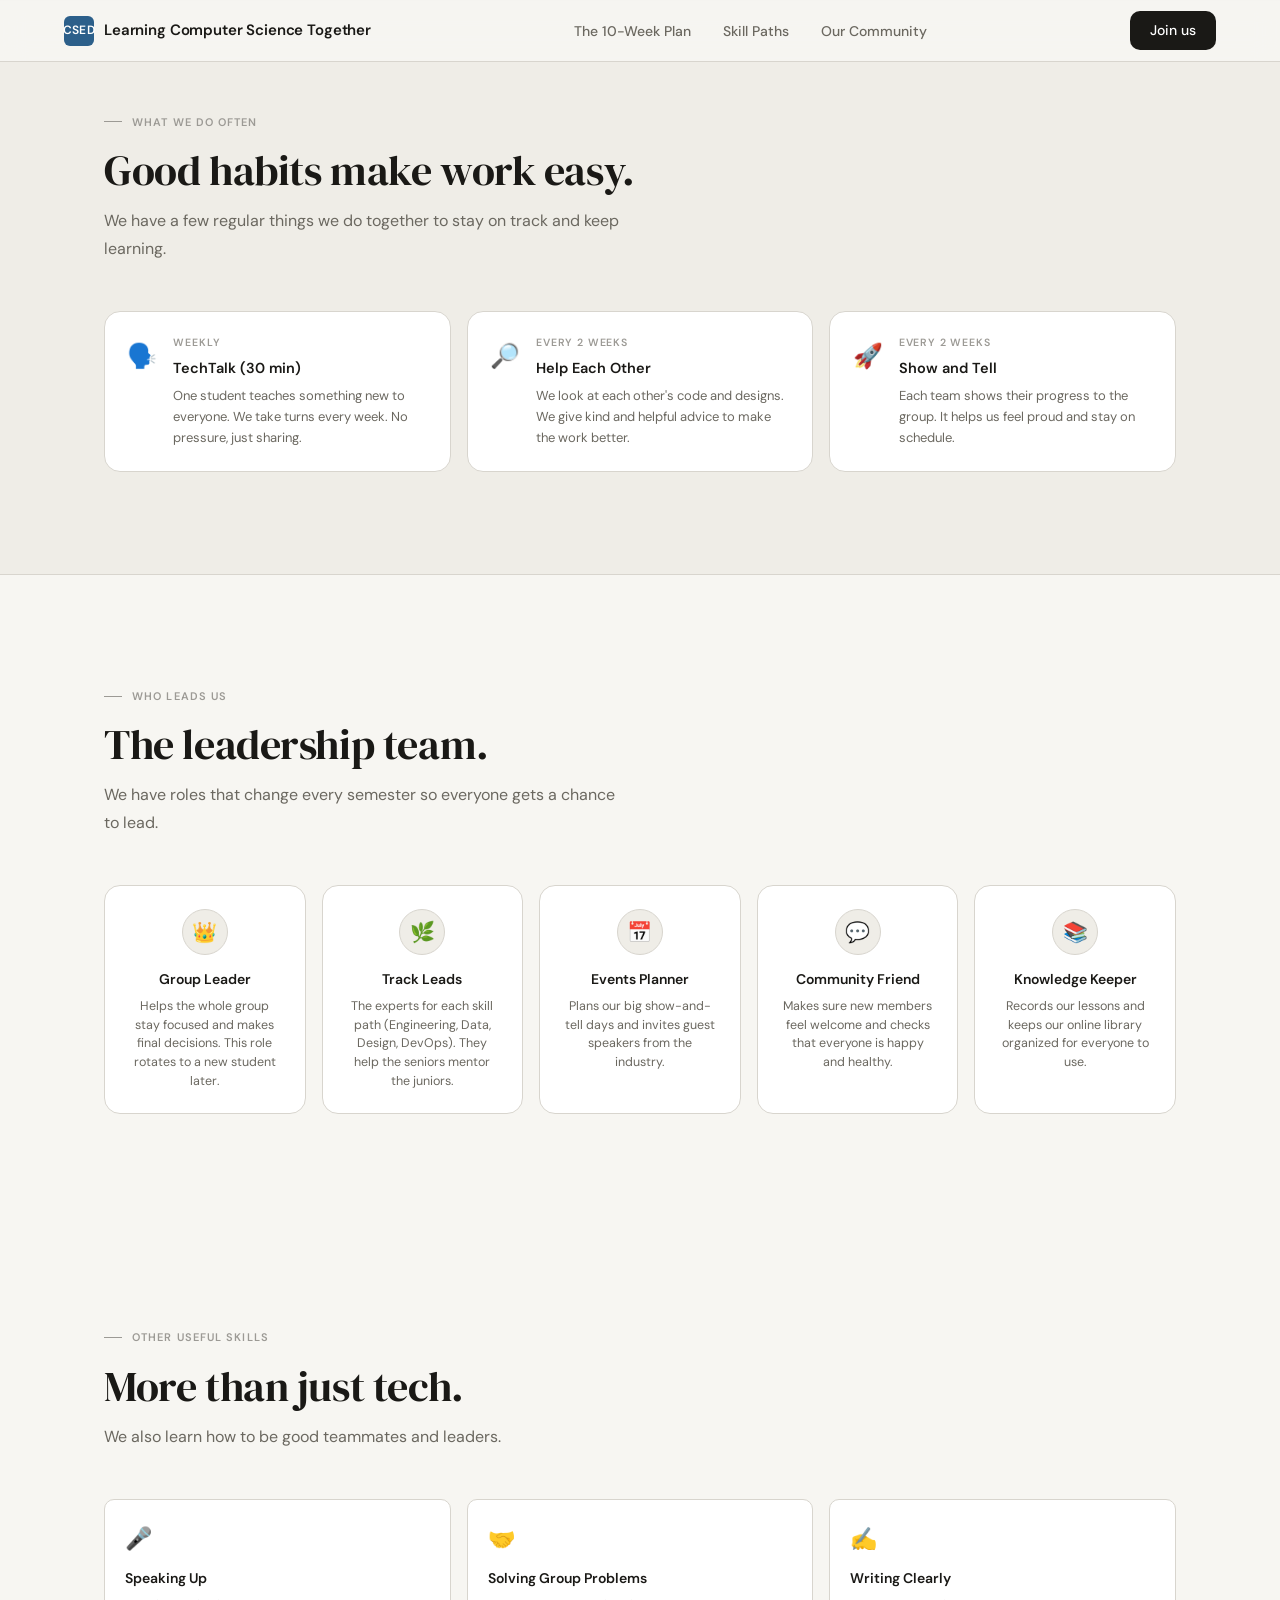
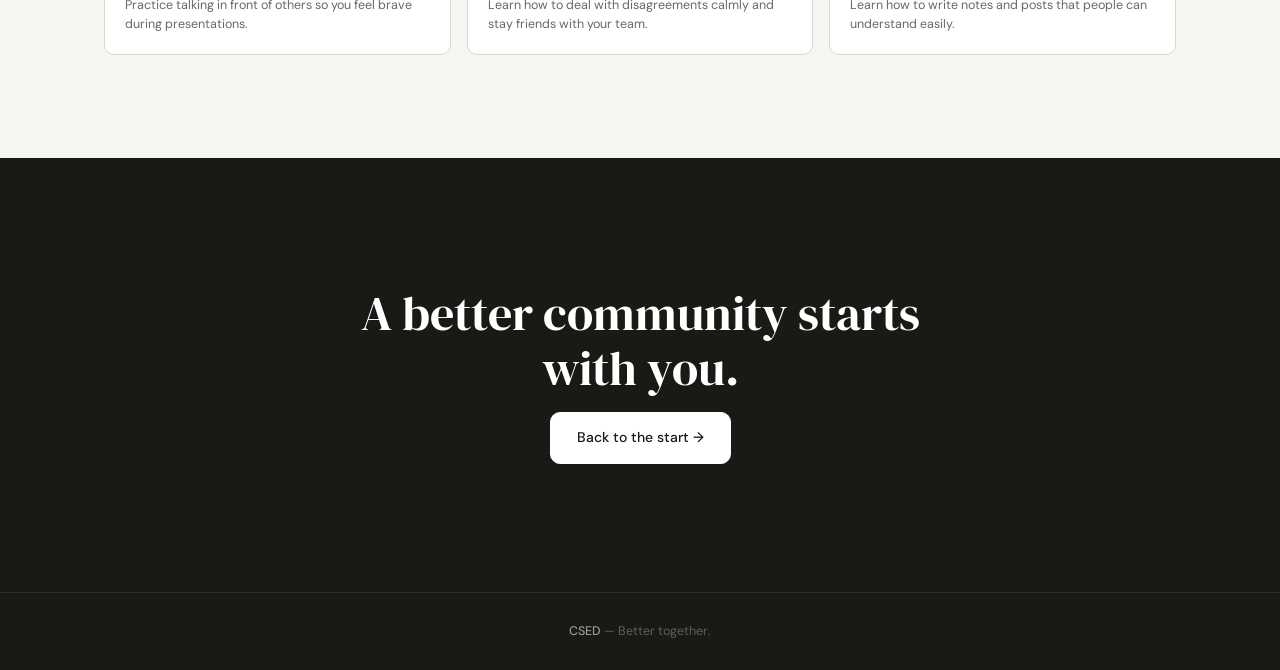
==== community.html @ 927f7e83 "Refactoring the entire structure" ====
<!DOCTYPE html>
<html lang="en">

<head>
  <meta charset="UTF-8" />
  <meta name="viewport" content="width=device-width, initial-scale=1.0" />
  <title>CSED — Our Community</title>
  <link rel="preconnect" href="https://fonts.googleapis.com" />
  <link rel="preconnect" href="https://fonts.gstatic.com" crossorigin />
  <link
    href="https://fonts.googleapis.com/css2?family=DM+Sans:ital,wght@0,300;0,400;0,500;0,600;1,300&family=DM+Serif+Display:ital@0;1&display=swap"
    rel="stylesheet" />
  <link rel="stylesheet" href="style.css" />
</head>

<body>

  <!-- NAV -->
  <nav>
    <a href="index.html" class="nav-logo">
      <div class="nav-logo-mark">CSED</div>
      <span class="nav-logo-text">Learning Computer Science Together</span>
    </a>
    <ul class="nav-links">
      <li><a href="program.html">The 10-Week Plan</a></li>
      <li><a href="tracks.html">Skill Paths</a></li>
      <li><a href="community.html" style="color: var(--ink);">Our Community</a></li>
    </ul>
    <a href="#cta" class="nav-cta">Join us</a>
    <div class="nav-hamburger" id="hamburger" onclick="toggleMenu()">
      <span></span><span></span><span></span>
    </div>
  </nav>

  <!-- MOBILE MENU -->
  <div class="mobile-menu" id="mobileMenu">
    <a href="program.html" onclick="toggleMenu()">The 10-Week Plan</a>
    <a href="tracks.html" onclick="toggleMenu()">Skill Paths</a>
    <a href="community.html" onclick="toggleMenu()">Our Community</a>
    <a href="#cta" onclick="toggleMenu()">Join us</a>
  </div>

  <!-- RITUALS -->
  <div class="rituals-bg">
    <section id="rituals">
      <div class="reveal">
        <div class="section-label">What we do often</div>
        <h2 class="section-title">Good habits make work easy.</h2>
        <p class="section-desc">We have a few regular things we do together to stay on track and keep learning.</p>
      </div>
      <div class="rituals-grid reveal">
        <div class="ritual-card">
          <div class="ritual-icon">🗣️</div>
          <div>
            <div class="ritual-freq">Weekly</div>
            <div class="ritual-name">TechTalk (30 min)</div>
            <p class="ritual-desc">One student teaches something new to everyone. We take turns every week. No pressure, just sharing.</p>
          </div>
        </div>
        <div class="ritual-card">
          <div class="ritual-icon">🔎</div>
          <div>
            <div class="ritual-freq">Every 2 Weeks</div>
            <div class="ritual-name">Help Each Other</div>
            <p class="ritual-desc">We look at each other's code and designs. We give kind and helpful advice to make the work better.</p>
          </div>
        </div>
        <div class="ritual-card">
          <div class="ritual-icon">🚀</div>
          <div>
            <div class="ritual-freq">Every 2 Weeks</div>
            <div class="ritual-name">Show and Tell</div>
            <p class="ritual-desc">Each team shows their progress to the group. It helps us feel proud and stay on schedule.</p>
          </div>
        </div>
      </div>
    </section>
  </div>

  <!-- LEADERSHIP -->
  <section id="leadership">
    <div class="reveal">
      <div class="section-label">Who leads us</div>
      <h2 class="section-title">The leadership team.</h2>
      <p class="section-desc">We have roles that change every semester so everyone gets a chance to lead.</p>
    </div>
    <div class="roles-grid reveal">
      <div class="role-card">
        <div class="role-avatar">👑</div>
        <div class="role-name">Group Leader</div>
        <p class="role-desc">Helps the whole group stay focused and makes final decisions. This role rotates to a new student later.</p>
      </div>
      <div class="role-card">
        <div class="role-avatar">🌿</div>
        <div class="role-name">Track Leads</div>
        <p class="role-desc">The experts for each skill path (Engineering, Data, Design, DevOps). They help the seniors mentor the juniors.</p>
      </div>
      <div class="role-card">
        <div class="role-avatar">📅</div>
        <div class="role-name">Events Planner</div>
        <p class="role-desc">Plans our big show-and-tell days and invites guest speakers from the industry.</p>
      </div>
      <div class="role-card">
        <div class="role-avatar">💬</div>
        <div class="role-name">Community Friend</div>
        <p class="role-desc">Makes sure new members feel welcome and checks that everyone is happy and healthy.</p>
      </div>
      <div class="role-card">
        <div class="role-avatar">📚</div>
        <div class="role-name">Knowledge Keeper</div>
        <p class="role-desc">Records our lessons and keeps our online library organized for everyone to use.</p>
      </div>
    </div>
  </section>

  <!-- SOFT SKILLS -->
  <section id="skills">
    <div class="reveal">
      <div class="section-label">Other useful skills</div>
      <h2 class="section-title">More than just tech.</h2>
      <p class="section-desc">We also learn how to be good teammates and leaders.</p>
    </div>
    <div class="soft-grid reveal">
      <div class="soft-card">
        <div class="soft-icon">🎤</div>
        <div class="soft-name">Speaking Up</div>
        <p class="soft-desc">Practice talking in front of others so you feel brave during presentations.</p>
      </div>
      <div class="soft-card">
        <div class="soft-icon">🤝</div>
        <div class="soft-name">Solving Group Problems</div>
        <p class="soft-desc">Learn how to deal with disagreements calmly and stay friends with your team.</p>
      </div>
      <div class="soft-card">
        <div class="soft-icon">✍️</div>
        <div class="soft-name">Writing Clearly</div>
        <p class="soft-desc">Learn how to write notes and posts that people can understand easily.</p>
      </div>
    </div>
  </section>

  <!-- CTA -->
  <div class="cta-section" id="cta">
    <div class="cta-inner reveal">
      <h2>A better community starts with you.</h2>
      <a href="index.html" class="btn-primary-inv">Back to the start →</a>
    </div>
  </div>

  <footer>
    <strong>CSED</strong> — Better together.
  </footer>

  <script src="script.js"></script>
</body>

</html>
---- style.css ----
:root {
  --bg: #F7F6F2;
  --bg-2: #EFEDE7;
  --bg-3: #E8E5DE;
  --surface: #FFFFFF;
  --ink: #1A1916;
  --ink-2: #3D3B36;
  --ink-3: #6B6860;
  --ink-4: #9C9A95;
  --rule: #D8D5CE;
  --accent: #2C5F8A;
  --accent-2: #1D4268;
  --accent-bg: rgba(44, 95, 138, 0.07);
  --accent-bd: rgba(44, 95, 138, 0.2);
  --warm: #7A5230;
  --warm-bg: rgba(122, 82, 48, 0.07);
  --sage: #3B6156;
  --sage-bg: rgba(59, 97, 86, 0.07);
  --rust: #8A3B2C;
  --rust-bg: rgba(138, 59, 44, 0.07);
  --radius: 10px;
  --radius-lg: 16px;
}

*,
*::before,
*::after {
  box-sizing: border-box;
  margin: 0;
  padding: 0;
}

html {
  scroll-behavior: smooth;
}

body {
  background: var(--bg);
  color: var(--ink);
  font-family: 'DM Sans', sans-serif;
  font-size: 16px;
  line-height: 1.7;
  -webkit-font-smoothing: antialiased;
  overflow-x: hidden;
}

h1,
h2,
h3,
h4 {
  font-family: 'DM Serif Display', serif;
  font-weight: 400;
  line-height: 1.15;
}

/* NAV */
nav {
  position: fixed;
  top: 0;
  left: 0;
  right: 0;
  z-index: 100;
  background: rgba(247, 246, 242, 0.92);
  backdrop-filter: blur(12px);
  -webkit-backdrop-filter: blur(12px);
  border-bottom: 1px solid var(--rule);
  padding: 0 clamp(1.5rem, 5vw, 4rem);
  height: 62px;
  display: flex;
  align-items: center;
  justify-content: space-between;
}

.nav-logo {
  display: flex;
  align-items: center;
  gap: 10px;
  text-decoration: none;
}

.nav-logo-mark {
  width: 30px;
  height: 30px;
  background: var(--accent);
  border-radius: 6px;
  display: flex;
  align-items: center;
  justify-content: center;
  font-family: 'DM Sans', sans-serif;
  font-size: 12px;
  font-weight: 600;
  color: #fff;
  letter-spacing: 0.02em;
}

.nav-logo-text {
  font-family: 'DM Sans', sans-serif;
  font-size: 15px;
  font-weight: 600;
  color: var(--ink);
  letter-spacing: -0.01em;
}

.nav-links {
  display: flex;
  gap: 2rem;
  list-style: none;
}

.nav-links a {
  color: var(--ink-3);
  text-decoration: none;
  font-size: 14px;
  font-weight: 500;
  transition: color 0.15s;
}

.nav-links a:hover {
  color: var(--ink);
}

.nav-cta {
  background: var(--ink);
  color: #fff;
  padding: 8px 20px;
  border-radius: var(--radius);
  font-size: 14px;
  font-weight: 500;
  text-decoration: none;
  transition: background 0.15s;
}

.nav-cta:hover {
  background: var(--accent);
}

.nav-hamburger {
  display: none;
  flex-direction: column;
  gap: 5px;
  cursor: pointer;
  padding: 4px;
}

.nav-hamburger span {
  display: block;
  width: 22px;
  height: 1.5px;
  background: var(--ink-3);
  border-radius: 2px;
  transition: all 0.2s;
}

.mobile-menu {
  display: none;
  position: fixed;
  inset: 62px 0 0;
  background: var(--bg);
  z-index: 99;
  padding: 2rem clamp(1.5rem, 5vw, 4rem);
  flex-direction: column;
  gap: 0;
  border-top: 1px solid var(--rule);
}

.mobile-menu.open {
  display: flex;
}

.mobile-menu a {
  color: var(--ink);
  text-decoration: none;
  font-size: 1.15rem;
  font-weight: 500;
  border-bottom: 1px solid var(--rule);
  padding: 1.1rem 0;
}

/* HERO */
.hero {
  min-height: 100svh;
  display: flex;
  align-items: center;
  justify-content: center;
  padding: 120px clamp(1.5rem, 5vw, 4rem) 80px;
  border-bottom: 1px solid var(--rule);
  position: relative;
}

.hero-inner {
  max-width: 800px;
  text-align: center;
}

.hero-eyebrow {
  display: inline-flex;
  align-items: center;
  gap: 8px;
  border: 1px solid var(--rule);
  border-radius: 100px;
  padding: 5px 16px;
  font-size: 12px;
  font-weight: 500;
  color: var(--ink-3);
  margin-bottom: 2rem;
  letter-spacing: 0.04em;
  text-transform: uppercase;
  background: var(--surface);
}

.hero-eyebrow-dot {
  width: 5px;
  height: 5px;
  border-radius: 50%;
  background: var(--accent);
  animation: blink 2.4s ease-in-out infinite;
}

@keyframes blink {
  0%,
  100% {
    opacity: 1
  }

  50% {
    opacity: 0.3
  }
}

.hero h1 {
  font-size: clamp(2.8rem, 7vw, 5.2rem);
  letter-spacing: -0.01em;
  margin-bottom: 1.5rem;
  color: var(--ink);
  line-height: 1.08;
}

.hero h1 em {
  font-style: italic;
  color: var(--accent);
}

.hero-sub {
  font-size: clamp(1rem, 2vw, 1.15rem);
  color: var(--ink-3);
  max-width: 580px;
  margin: 0 auto 2.5rem;
  font-weight: 300;
  line-height: 1.8;
}

.hero-actions {
  display: flex;
  gap: 12px;
  justify-content: center;
  flex-wrap: wrap;
}

.btn-primary {
  background: var(--ink);
  color: #fff;
  padding: 13px 26px;
  border-radius: var(--radius);
  font-size: 14px;
  font-weight: 500;
  text-decoration: none;
  border: 1px solid var(--ink);
  cursor: pointer;
  transition: all 0.15s;
  display: inline-flex;
  align-items: center;
  gap: 6px;
}

.btn-primary:hover {
  background: var(--accent);
  border-color: var(--accent);
}

.btn-secondary {
  background: transparent;
  color: var(--ink);
  padding: 13px 26px;
  border-radius: var(--radius);
  font-size: 14px;
  font-weight: 500;
  text-decoration: none;
  border: 1px solid var(--rule);
  cursor: pointer;
  transition: all 0.15s;
}

.btn-secondary:hover {
  border-color: var(--ink-3);
  background: var(--bg-2);
}

.hero-stats {
  display: flex;
  justify-content: center;
  gap: clamp(1.5rem, 4vw, 3.5rem);
  margin-top: 4rem;
  flex-wrap: wrap;
  padding-top: 3rem;
  border-top: 1px solid var(--rule);
}

.hero-stat .num {
  font-family: 'DM Serif Display', serif;
  font-size: clamp(1.8rem, 4vw, 2.6rem);
  color: var(--ink);
  line-height: 1;
}

.hero-stat .lbl {
  font-size: 12px;
  color: var(--ink-4);
  margin-top: 4px;
  letter-spacing: 0.01em;
}

.stat-divider {
  width: 1px;
  background: var(--rule);
  align-self: stretch;
}

/* METRICS */
.metrics-strip {
  background: var(--ink);
  border-bottom: 1px solid rgba(255, 255, 255, 0.08);
}

.metrics-inner {
  max-width: 1200px;
  margin: 0 auto;
  padding: 3rem clamp(1.5rem, 5vw, 4rem);
  display: grid;
  grid-template-columns: repeat(auto-fit, minmax(160px, 1fr));
  gap: 2rem;
  text-align: center;
}

.metric-num {
  font-family: 'DM Serif Display', serif;
  font-size: clamp(2rem, 4vw, 2.8rem);
  color: #fff;
  line-height: 1;
  margin-bottom: 6px;
}

.metric-lbl {
  font-size: 13px;
  color: rgba(255, 255, 255, 0.5);
}

/* SECTION */
section {
  position: relative;
  padding: clamp(4rem, 8vw, 6.5rem) clamp(1.5rem, 5vw, 4rem);
  max-width: 1200px;
  margin: 0 auto;
}

.section-label {
  display: inline-flex;
  align-items: center;
  gap: 10px;
  font-size: 11px;
  font-weight: 600;
  letter-spacing: 0.1em;
  text-transform: uppercase;
  color: var(--ink-4);
  margin-bottom: 1rem;
}

.section-label::before {
  content: '';
  display: block;
  width: 18px;
  height: 1px;
  background: var(--ink-4);
}

.section-title {
  font-size: clamp(1.8rem, 4vw, 2.6rem);
  color: var(--ink);
  margin-bottom: 0.75rem;
  letter-spacing: -0.01em;
}

.section-desc {
  font-size: 1rem;
  color: var(--ink-3);
  max-width: 520px;
  line-height: 1.75;
}

/* PHASES */
.phases-header {
  display: flex;
  align-items: flex-end;
  justify-content: space-between;
  flex-wrap: wrap;
  gap: 1.5rem;
  margin-bottom: 3.5rem;
}

.phase-tabs {
  display: flex;
  gap: 6px;
  flex-wrap: wrap;
}

.phase-tab {
  padding: 7px 16px;
  border-radius: 100px;
  border: 1px solid var(--rule);
  background: transparent;
  color: var(--ink-3);
  font-family: 'DM Sans', sans-serif;
  font-size: 13px;
  font-weight: 500;
  cursor: pointer;
  transition: all 0.15s;
}

.phase-tab:hover {
  border-color: var(--ink-3);
  color: var(--ink);
}

.phase-tab.active {
  background: var(--ink);
  border-color: var(--ink);
  color: #fff;
}

.timeline {
  position: relative;
}

.timeline-spine {
  position: absolute;
  left: 26px;
  top: 28px;
  bottom: 28px;
  width: 1px;
  background: var(--rule);
}

.timeline-spine-fill {
  position: absolute;
  top: 0;
  left: 0;
  width: 100%;
  background: var(--accent);
  border-radius: 1px;
  transition: height 0.5s ease;
}

.phase-block {
  display: grid;
  grid-template-columns: 54px 1fr;
  gap: 0 1.75rem;
  margin-bottom: 2.5rem;
  opacity: 0.35;
  transition: opacity 0.3s;
}

.phase-block.active {
  opacity: 1;
}

.phase-node {
  display: flex;
  flex-direction: column;
  align-items: center;
  padding-top: 2px;
}

.phase-dot {
  width: 52px;
  height: 52px;
  border-radius: 50%;
  background: var(--bg-2);
  border: 1px solid var(--rule);
  display: flex;
  align-items: center;
  justify-content: center;
  font-family: 'DM Serif Display', serif;
  font-size: 16px;
  color: var(--ink-4);
  flex-shrink: 0;
  transition: all 0.3s;
  position: relative;
  z-index: 2;
}

.phase-block.active .phase-dot {
  background: var(--accent);
  border-color: var(--accent);
  color: #fff;
}

.phase-content {
  background: var(--surface);
  border: 1px solid var(--rule);
  border-radius: var(--radius-lg);
  padding: 2rem;
  transition: border-color 0.2s;
}

.phase-block.active .phase-content {
  border-color: var(--accent-bd);
}

.phase-meta {
  display: flex;
  align-items: center;
  gap: 10px;
  margin-bottom: 0.85rem;
  flex-wrap: wrap;
}

.phase-week-badge {
  font-size: 11px;
  font-weight: 600;
  padding: 3px 10px;
  border-radius: 100px;
  background: var(--accent-bg);
  color: var(--accent);
  border: 1px solid var(--accent-bd);
  letter-spacing: 0.02em;
}

.phase-sprint-badge {
  font-size: 11px;
  font-weight: 500;
  padding: 3px 10px;
  border-radius: 100px;
  background: var(--bg-2);
  color: var(--ink-4);
  border: 1px solid var(--rule);
  letter-spacing: 0.02em;
}

.phase-theme {
  font-size: 12px;
  color: var(--ink-4);
  font-style: italic;
}

.phase-name {
  font-family: 'DM Serif Display', serif;
  font-size: clamp(1.3rem, 3vw, 1.65rem);
  color: var(--ink);
  margin-bottom: 0.3rem;
}

.phase-tagline {
  font-size: 0.9rem;
  color: var(--ink-3);
  margin-bottom: 1.25rem;
  font-style: italic;
}

.pillars-grid {
  display: grid;
  grid-template-columns: repeat(auto-fit, minmax(210px, 1fr));
  gap: 1rem;
}

.pillar {
  background: var(--bg);
  border: 1px solid var(--rule);
  border-radius: var(--radius);
  padding: 1.15rem;
  transition: border-color 0.15s;
}

.pillar:hover {
  border-color: var(--ink-4);
}

.pillar-header {
  display: flex;
  align-items: center;
  gap: 9px;
  margin-bottom: 0.85rem;
}

.pillar-icon {
  width: 32px;
  height: 32px;
  border-radius: 8px;
  display: flex;
  align-items: center;
  justify-content: center;
  font-size: 15px;
  flex-shrink: 0;
}

.pillar-title {
  font-family: 'DM Sans', sans-serif;
  font-size: 13.5px;
  font-weight: 600;
  color: var(--ink);
}

.pillar-list {
  list-style: none;
  display: flex;
  flex-direction: column;
  gap: 5px;
}

.pillar-list li {
  font-size: 12.5px;
  color: var(--ink-3);
  padding-left: 14px;
  position: relative;
  line-height: 1.5;
}

.pillar-list li::before {
  content: '–';
  position: absolute;
  left: 0;
  color: var(--ink-4);
}

/* CROSS-TRACK COLLAB NOTE */
.collab-note {
  margin-top: 1.25rem;
  padding: 0.85rem 1rem;
  background: var(--accent-bg);
  border: 1px solid var(--accent-bd);
  border-radius: var(--radius);
  font-size: 13px;
  color: var(--ink-2);
  display: flex;
  gap: 10px;
  align-items: flex-start;
}

.collab-note-icon {
  flex-shrink: 0;
  font-size: 14px;
  margin-top: 1px;
}

.track-badges {
  display: flex;
  gap: 6px;
  flex-wrap: wrap;
  margin-top: 10px;
}

.track-badge {
  font-size: 11px;
  font-weight: 500;
  padding: 3px 9px;
  border-radius: 100px;
  border: 1px solid;
}

.tb-eng {
  background: rgba(44, 95, 138, 0.07);
  border-color: rgba(44, 95, 138, 0.25);
  color: var(--accent-2);
}

.tb-data {
  background: var(--warm-bg);
  border-color: rgba(122, 82, 48, 0.25);
  color: var(--warm);
}

.tb-design {
  background: var(--sage-bg);
  border-color: rgba(59, 97, 86, 0.25);
  color: var(--sage);
}

.tb-devops {
  background: var(--rust-bg);
  border-color: rgba(138, 59, 44, 0.25);
  color: var(--rust);
}

/* TRACKS */
.tracks-bg {
  background: var(--bg-2);
  border-top: 1px solid var(--rule);
  border-bottom: 1px solid var(--rule);
}

.tracks-grid {
  display: grid;
  grid-template-columns: repeat(auto-fit, minmax(240px, 1fr));
  gap: 1.1rem;
  margin-top: 3rem;
}

.track-card {
  background: var(--surface);
  border: 1px solid var(--rule);
  border-radius: var(--radius-lg);
  padding: 1.6rem;
  transition: transform 0.2s, border-color 0.2s;
  position: relative;
  overflow: hidden;
}

.track-card::before {
  content: '';
  position: absolute;
  top: 0;
  left: 0;
  right: 0;
  height: 3px;
  border-radius: var(--radius-lg) var(--radius-lg) 0 0;
}

.track-card:hover {
  transform: translateY(-2px);
  border-color: var(--ink-4);
}

.tc-blue::before {
  background: var(--accent);
}

.tc-warm::before {
  background: var(--warm);
}

.tc-sage::before {
  background: var(--sage);
}

.tc-rust::before {
  background: var(--rust);
}

.track-icon-wrap {
  width: 44px;
  height: 44px;
  border-radius: 10px;
  display: flex;
  align-items: center;
  justify-content: center;
  font-size: 20px;
  margin-bottom: 1.1rem;
}

.tc-blue .track-icon-wrap {
  background: var(--accent-bg);
}

.tc-warm .track-icon-wrap {
  background: var(--warm-bg);
}

.tc-sage .track-icon-wrap {
  background: var(--sage-bg);
}

.tc-rust .track-icon-wrap {
  background: var(--rust-bg);
}

.track-name {
  font-family: 'DM Serif Display', serif;
  font-size: 18px;
  color: var(--ink);
  margin-bottom: 0.45rem;
}

.track-desc {
  font-size: 13.5px;
  color: var(--ink-3);
  line-height: 1.65;
  margin-bottom: 1.1rem;
}

.track-tags {
  display: flex;
  flex-wrap: wrap;
  gap: 5px;
}

.track-tag {
  font-size: 11px;
  font-weight: 500;
  padding: 3px 9px;
  border-radius: 100px;
  border: 1px solid var(--rule);
  color: var(--ink-4);
  background: var(--bg);
}

/* SOFT SKILLS */
.soft-grid {
  display: grid;
  grid-template-columns: repeat(auto-fit, minmax(200px, 1fr));
  gap: 1rem;
  margin-top: 3rem;
}

.soft-card {
  border: 1px solid var(--rule);
  border-radius: var(--radius);
  padding: 1.25rem;
  background: var(--surface);
  transition: border-color 0.15s;
}

.soft-card:hover {
  border-color: var(--ink-4);
}

.soft-icon {
  font-size: 22px;
  margin-bottom: 10px;
}

.soft-name {
  font-family: 'DM Sans', sans-serif;
  font-size: 14px;
  font-weight: 600;
  color: var(--ink);
  margin-bottom: 5px;
}

.soft-desc {
  font-size: 12.5px;
  color: var(--ink-3);
  line-height: 1.55;
}

/* RITUALS */
.rituals-bg {
  background: var(--bg-2);
  border-top: 1px solid var(--rule);
  border-bottom: 1px solid var(--rule);
}

.rituals-grid {
  display: grid;
  grid-template-columns: repeat(auto-fit, minmax(270px, 1fr));
  gap: 1rem;
  margin-top: 3rem;
}

.ritual-card {
  background: var(--surface);
  border: 1px solid var(--rule);
  border-radius: var(--radius-lg);
  padding: 1.4rem;
  display: flex;
  gap: 1rem;
  transition: border-color 0.15s;
}

.ritual-card:hover {
  border-color: var(--ink-4);
}

.ritual-icon {
  font-size: 24px;
  flex-shrink: 0;
  margin-top: 2px;
}

.ritual-freq {
  font-size: 10.5px;
  font-weight: 600;
  letter-spacing: 0.08em;
  text-transform: uppercase;
  margin-bottom: 4px;
  color: var(--ink-4);
}

.ritual-name {
  font-family: 'DM Sans', sans-serif;
  font-size: 14.5px;
  font-weight: 600;
  color: var(--ink);
  margin-bottom: 5px;
}

.ritual-desc {
  font-size: 13px;
  color: var(--ink-3);
  line-height: 1.6;
}

/* LEADERSHIP / ROLES */
.leaders-bg {
  background: var(--bg-2);
  border-top: 1px solid var(--rule);
  border-bottom: 1px solid var(--rule);
}

.leaders-grid {
  display: grid;
  grid-template-columns: repeat(auto-fit, minmax(230px, 1fr));
  gap: 1.25rem;
  margin-top: 3rem;
}

.leader-card {
  background: var(--surface);
  border: 1px solid var(--rule);
  border-radius: var(--radius-lg);
  padding: 1.6rem;
  position: relative;
  overflow: hidden;
  transition: transform 0.2s, border-color 0.2s;
}

.leader-card:hover {
  transform: translateY(-2px);
  border-color: var(--ink-4);
}

.leader-card::before {
  content: '';
  position: absolute;
  top: 0;
  left: 0;
  right: 0;
  height: 3px;
  border-radius: var(--radius-lg) var(--radius-lg) 0 0;
}

.lc-blue::before {
  background: var(--accent);
}

.lc-warm::before {
  background: var(--warm);
}

.lc-sage::before {
  background: var(--sage);
}

.lc-rust::before {
  background: var(--rust);
}

.leader-avatar {
  width: 72px;
  height: 72px;
  border-radius: 50%;
  object-fit: cover;
  border: 2px solid var(--rule);
  display: block;
  margin-bottom: 1rem;
  background: var(--bg-2);
}

.leader-avatar-placeholder {
  width: 72px;
  height: 72px;
  border-radius: 50%;
  background: var(--bg-3);
  border: 2px solid var(--rule);
  display: flex;
  align-items: center;
  justify-content: center;
  font-family: 'DM Serif Display', serif;
  font-size: 22px;
  color: var(--ink-4);
  margin-bottom: 1rem;
}

.leader-track-badge {
  display: inline-block;
  font-size: 10px;
  font-weight: 600;
  letter-spacing: 0.06em;
  text-transform: uppercase;
  padding: 3px 9px;
  border-radius: 100px;
  border: 1px solid;
  margin-bottom: 0.6rem;
}

.ltb-blue {
  background: var(--accent-bg);
  border-color: var(--accent-bd);
  color: var(--accent-2);
}

.ltb-warm {
  background: var(--warm-bg);
  border-color: rgba(122, 82, 48, 0.25);
  color: var(--warm);
}

.ltb-sage {
  background: var(--sage-bg);
  border-color: rgba(59, 97, 86, 0.25);
  color: var(--sage);
}

.ltb-rust {
  background: var(--rust-bg);
  border-color: rgba(138, 59, 44, 0.25);
  color: var(--rust);
}

.leader-name {
  font-family: 'DM Serif Display', serif;
  font-size: 18px;
  color: var(--ink);
  margin-bottom: 2px;
}

.leader-role {
  font-size: 12.5px;
  font-weight: 500;
  color: var(--ink-4);
  margin-bottom: 0.7rem;
}

.leader-bio {
  font-size: 13px;
  color: var(--ink-3);
  line-height: 1.65;
  margin-bottom: 1rem;
}

.leader-socials {
  display: flex;
  gap: 8px;
}

.leader-social-link {
  width: 32px;
  height: 32px;
  border-radius: 8px;
  border: 1px solid var(--rule);
  background: var(--bg);
  display: flex;
  align-items: center;
  justify-content: center;
  text-decoration: none;
  transition: border-color 0.15s, background 0.15s;
}

.leader-social-link:hover {
  border-color: var(--ink-4);
  background: var(--bg-2);
}

.leader-social-link svg {
  width: 15px;
  height: 15px;
  fill: var(--ink-3);
}

/* ROLES BELOW LEADERS */
.roles-grid {
  display: grid;
  grid-template-columns: repeat(auto-fit, minmax(190px, 1fr));
  gap: 1rem;
  margin-top: 3rem;
}

.role-card {
  background: var(--surface);
  border: 1px solid var(--rule);
  border-radius: var(--radius-lg);
  padding: 1.4rem;
  text-align: center;
  transition: border-color 0.15s;
}

.role-card:hover {
  border-color: var(--ink-4);
}

.role-avatar {
  width: 46px;
  height: 46px;
  border-radius: 50%;
  display: flex;
  align-items: center;
  justify-content: center;
  font-size: 20px;
  margin: 0 auto 0.85rem;
  border: 1px solid var(--rule);
  background: var(--bg-2);
}

.role-name {
  font-family: 'DM Sans', sans-serif;
  font-size: 14px;
  font-weight: 600;
  color: var(--ink);
  margin-bottom: 5px;
}

.role-desc {
  font-size: 12.5px;
  color: var(--ink-3);
  line-height: 1.5;
}

.rotate-note {
  text-align: center;
  margin-top: 1.5rem;
  font-size: 12.5px;
  color: var(--ink-4);
  display: flex;
  align-items: center;
  justify-content: center;
  gap: 10px;
}

.rotate-note::before,
.rotate-note::after {
  content: '';
  height: 1px;
  width: 50px;
  background: var(--rule);
}

/* CTA */
.cta-section {
  background: var(--ink);
  text-align: center;
  padding: clamp(5rem, 10vw, 8rem) clamp(1.5rem, 5vw, 4rem);
}

.cta-inner h2 {
  font-family: 'DM Serif Display', serif;
  font-size: clamp(1.8rem, 4vw, 3rem);
  color: #fff;
  margin-bottom: 1rem;
  max-width: 600px;
  margin-left: auto;
  margin-right: auto;
  line-height: 1.15;
}

.cta-inner p {
  font-size: 1rem;
  color: rgba(255, 255, 255, 0.55);
  margin-bottom: 2.5rem;
  max-width: 480px;
  margin-left: auto;
  margin-right: auto;
  font-weight: 300;
}

.btn-primary-inv {
  background: #fff;
  color: var(--ink);
  padding: 13px 26px;
  border-radius: var(--radius);
  font-size: 14px;
  font-weight: 500;
  text-decoration: none;
  border: 1px solid #fff;
  cursor: pointer;
  transition: all 0.15s;
  display: inline-flex;
  align-items: center;
  gap: 6px;
}

.btn-primary-inv:hover {
  background: var(--bg-2);
  border-color: var(--bg-2);
}

.btn-secondary-inv {
  background: transparent;
  color: rgba(255, 255, 255, 0.7);
  padding: 13px 26px;
  border-radius: var(--radius);
  font-size: 14px;
  font-weight: 500;
  text-decoration: none;
  border: 1px solid rgba(255, 255, 255, 0.18);
  cursor: pointer;
  transition: all 0.15s;
}

.btn-secondary-inv:hover {
  border-color: rgba(255, 255, 255, 0.4);
  color: #fff;
}

.cta-actions {
  display: flex;
  gap: 12px;
  justify-content: center;
  flex-wrap: wrap;
}

/* FOOTER */
footer {
  background: var(--ink);
  border-top: 1px solid rgba(255, 255, 255, 0.08);
  padding: 1.75rem clamp(1.5rem, 5vw, 4rem);
  text-align: center;
  font-size: 12.5px;
  color: rgba(255, 255, 255, 0.3);
}

footer strong {
  color: rgba(255, 255, 255, 0.55);
  font-weight: 500;
}

/* DIVIDER */
.divider {
  max-width: 1200px;
  margin: 0 auto;
  height: 1px;
  background: var(--rule);
}

/* REVEAL */
.reveal {
  opacity: 0;
  transform: translateY(20px);
  transition: opacity 0.55s ease, transform 0.55s ease;
}

.reveal.visible {
  opacity: 1;
  transform: none;
}

/* RESPONSIVE */
@media (max-width:768px) {

  .nav-links,
  .nav-cta {
    display: none;
  }

  .nav-hamburger {
    display: flex;
  }

  .phase-block {
    grid-template-columns: 42px 1fr;
    gap: 0 1rem;
  }

  .phase-dot {
    width: 42px;
    height: 42px;
    font-size: 13px;
  }

  .timeline-spine {
    left: 21px;
  }

  .stat-divider {
    display: none;
  }
}

@media (max-width:520px) {

  .tracks-grid,
  .rituals-grid,
  .leaders-grid {
    grid-template-columns: 1fr;
  }

  .roles-grid {
    grid-template-columns: 1fr 1fr;
  }

  .soft-grid {
    grid-template-columns: 1fr 1fr;
  }

  .pillars-grid {
    grid-template-columns: 1fr;
  }
}

@media (prefers-reduced-motion:reduce) {
  * {
    animation: none !important;
    transition: none !important;
  }

  .reveal {
    opacity: 1;
    transform: none;
  }
}
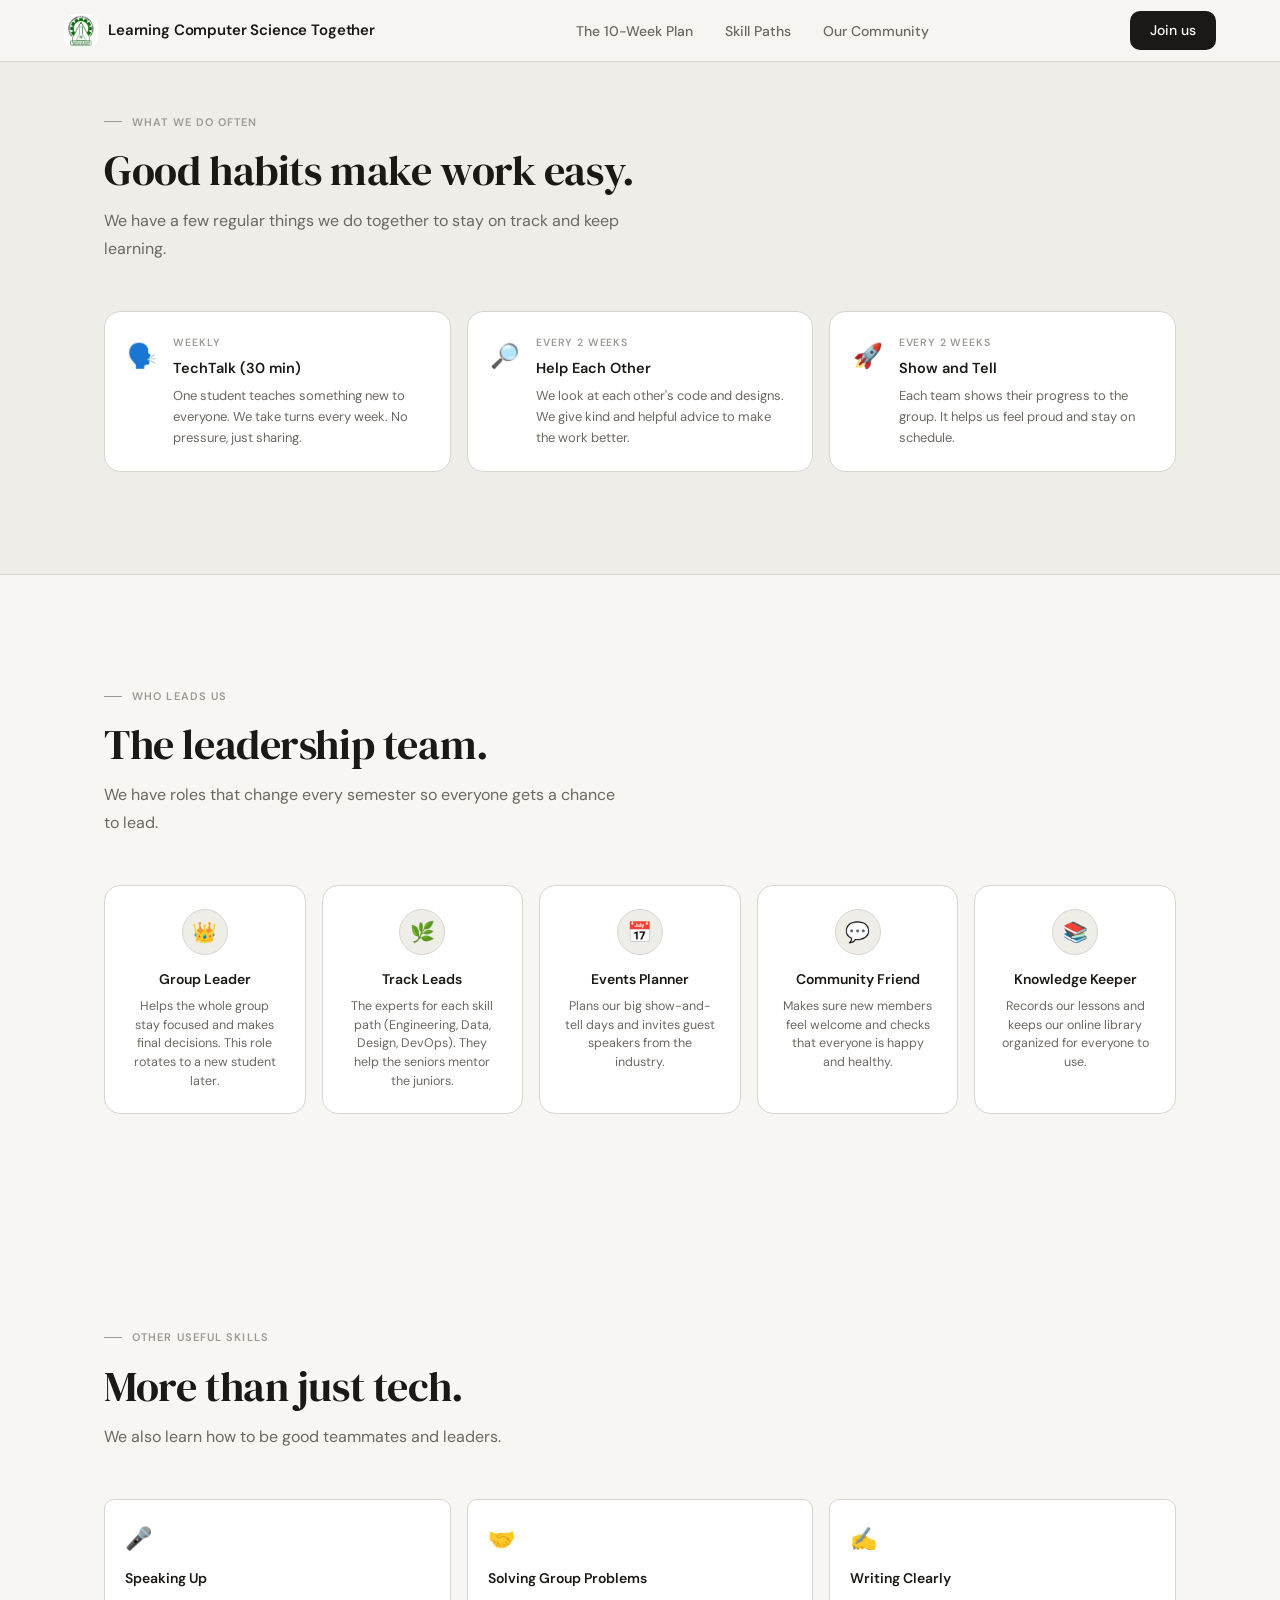
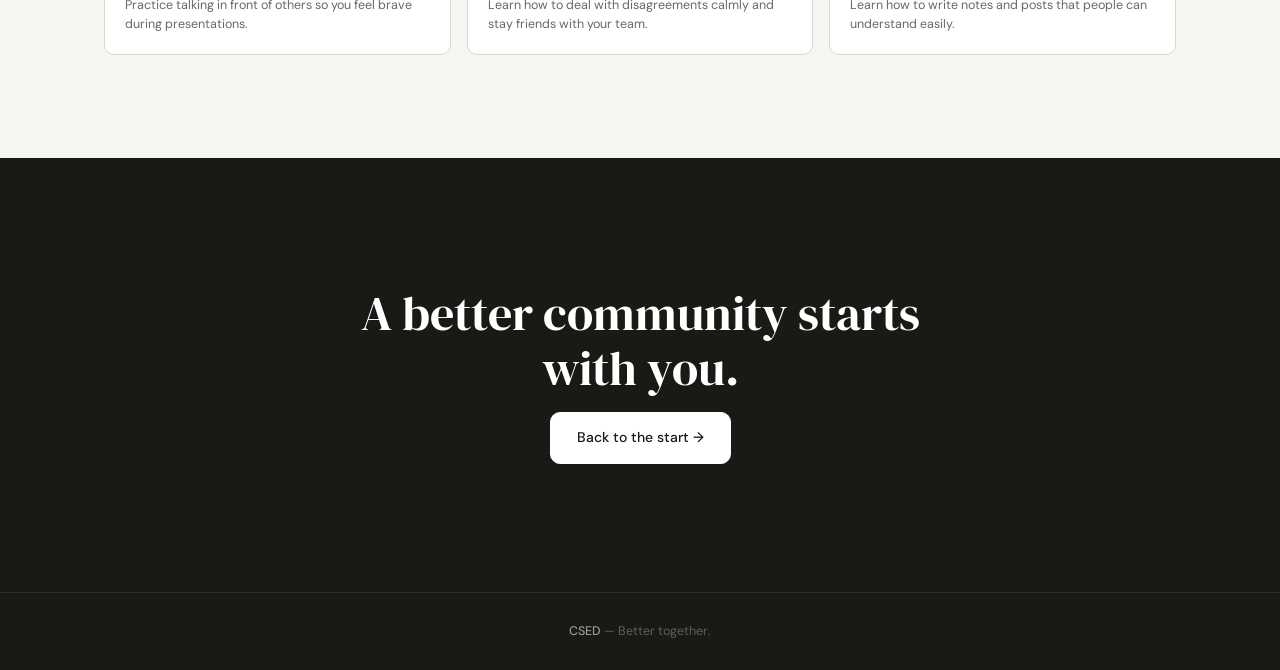
==== commit 1eef7cda: "Adding real nav logo" ====
--- a/community.html
+++ b/community.html
@@ -18,7 +18,7 @@
   <!-- NAV -->
   <nav>
     <a href="index.html" class="nav-logo">
-      <div class="nav-logo-mark">CSED</div>
+      <img src="public/images/logo.jpg" alt="CSED logo" class="nav-logo-mark" />
       <span class="nav-logo-text">Learning Computer Science Together</span>
     </a>
     <ul class="nav-links">
--- a/style.css
+++ b/style.css
@@ -79,18 +79,20 @@
 }
 
 .nav-logo-mark {
-  width: 30px;
-  height: 30px;
-  background: var(--accent);
-  border-radius: 6px;
-  display: flex;
-  align-items: center;
-  justify-content: center;
-  font-family: 'DM Sans', sans-serif;
-  font-size: 12px;
-  font-weight: 600;
-  color: #fff;
-  letter-spacing: 0.02em;
+  width: 34px;
+  height: 34px;
+  border-radius: 10px;
+  display: block;
+  object-fit: contain;
+  background: rgba(44, 95, 138, 0.1);
+  overflow: hidden;
+}
+
+.nav-logo-mark img {
+  width: 100%;
+  height: 100%;
+  object-fit: contain;
+  display: block;
 }
 
 .nav-logo-text {
@@ -926,6 +928,50 @@
   border-color: var(--ink-4);
 }
 
+.leader-card.leader-detail {
+  display: flex;
+  flex-wrap: wrap;
+  gap: 2rem;
+  align-items: flex-start;
+  max-width: 720px;
+  margin: 3rem auto;
+  padding: 2rem;
+}
+
+.leader-card.leader-detail > div:last-child {
+  flex: 1 1 240px;
+  min-width: 220px;
+}
+
+.leader-detail-img {
+  width: 150px;
+  height: 150px;
+  border-radius: 20px;
+  object-fit: cover;
+  border: 1px solid var(--rule);
+  display: block;
+}
+
+@media (max-width: 720px) {
+  .leader-card.leader-detail {
+    flex-direction: column;
+    align-items: center;
+    text-align: center;
+    padding: 1.5rem;
+  }
+
+  .leader-card.leader-detail > div:last-child {
+    min-width: unset;
+    width: 100%;
+  }
+
+  .leader-detail-img {
+    width: 100%;
+    max-width: 260px;
+    height: auto;
+  }
+}
+
 .leader-card::before {
   content: '';
   position: absolute;
